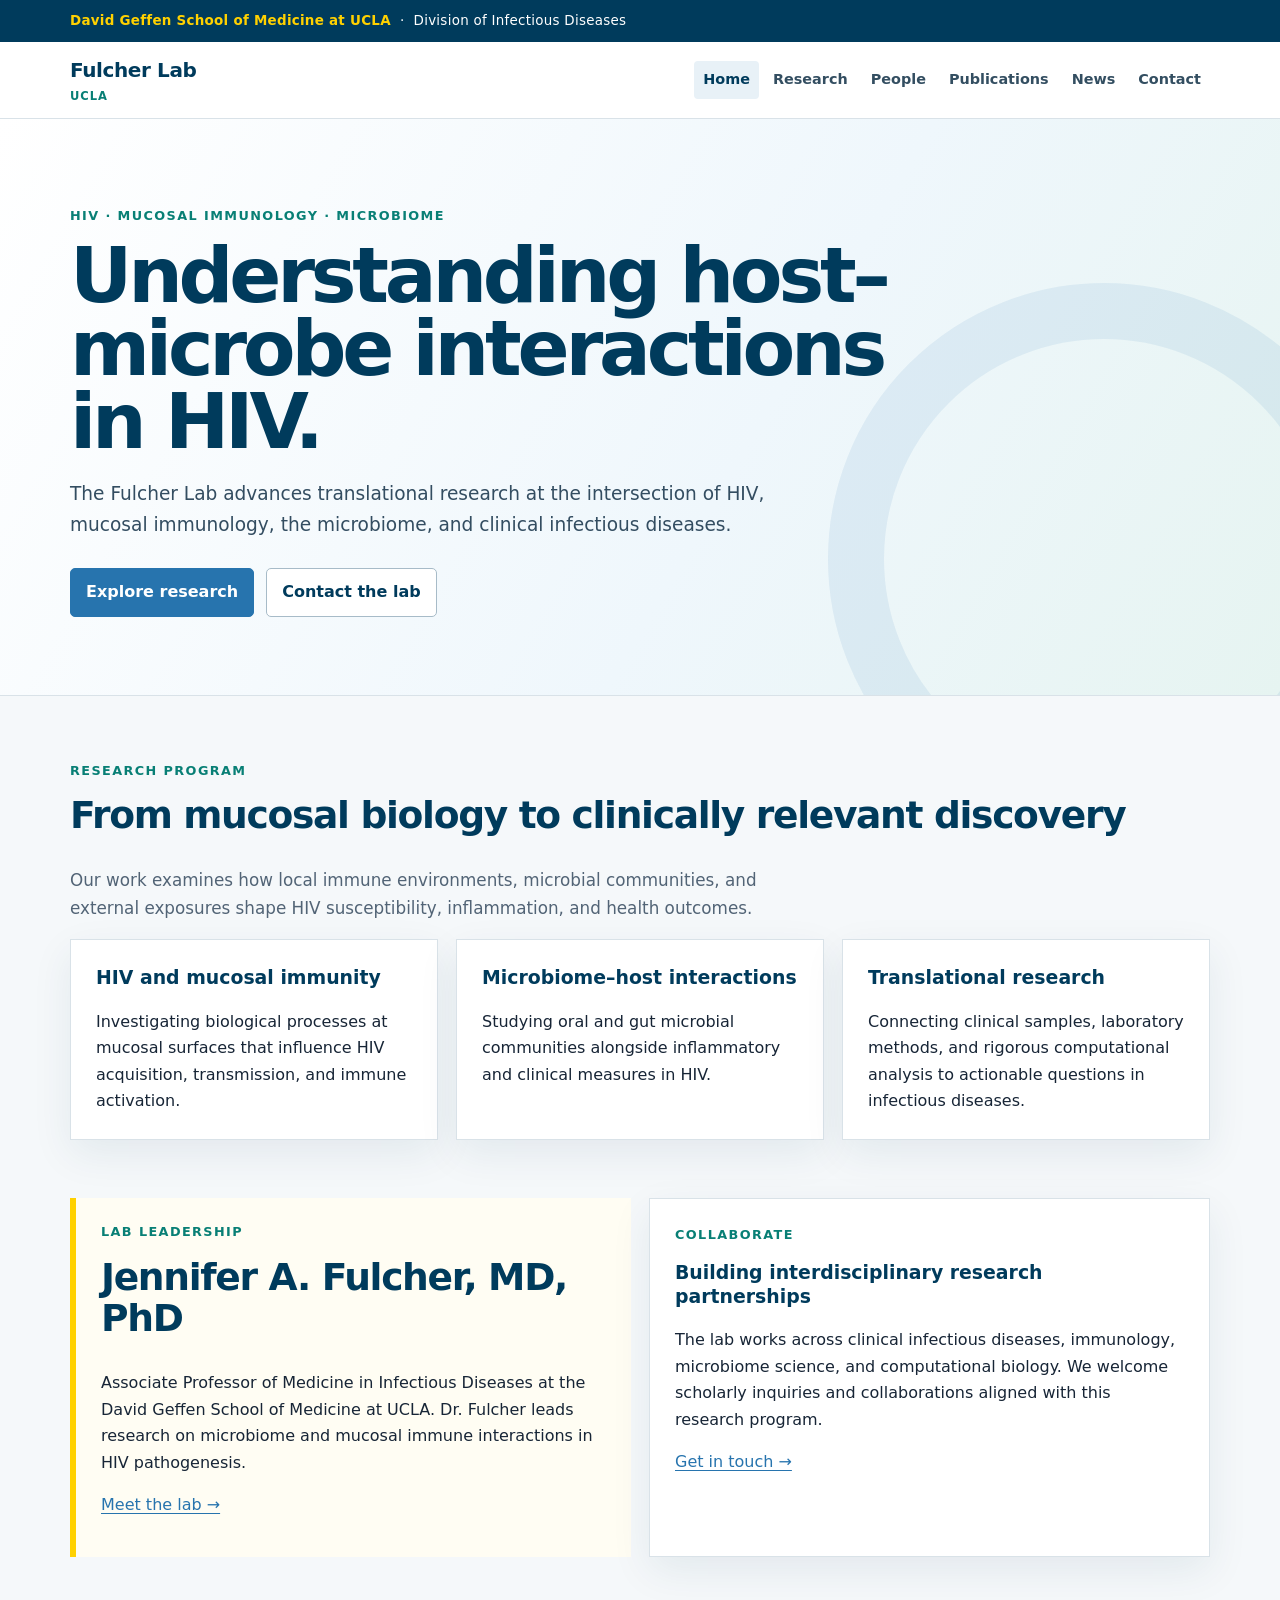
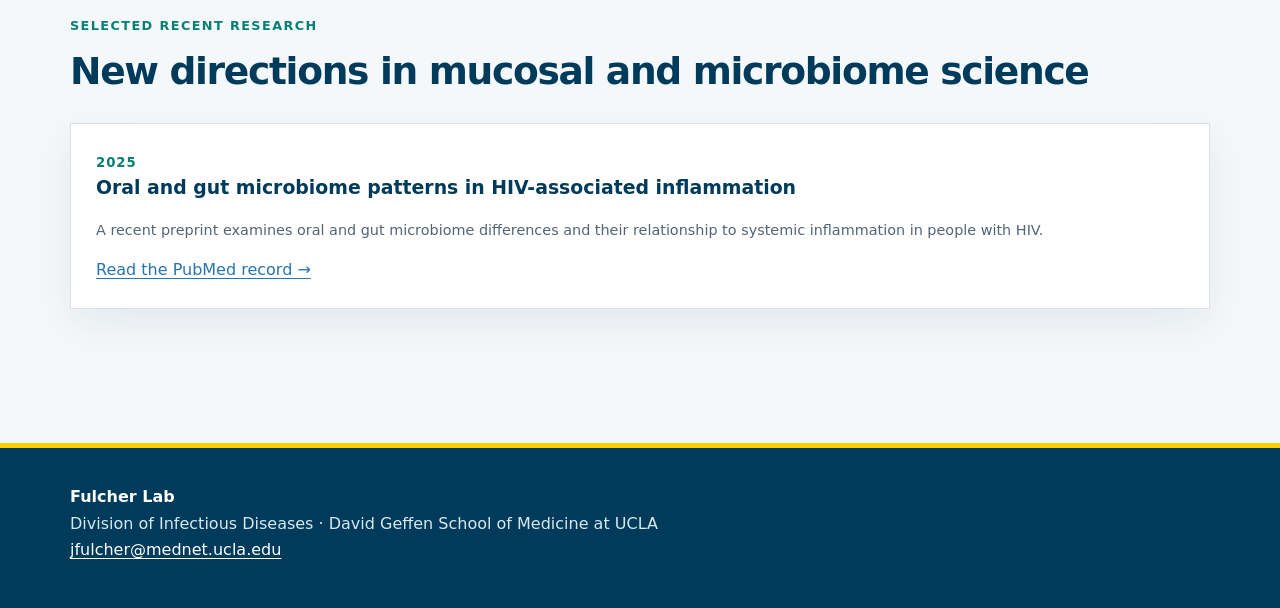
==== index.html @ 1d4b15ff "feat: create Fulcher Lab website" ====
<!doctype html><html lang="en"><head><meta charset="utf-8"><meta name="viewport" content="width=device-width,initial-scale=1"><title>Fulcher Lab | UCLA</title><meta name="description" content="The Fulcher Lab studies HIV, mucosal immunology, microbiome–host interactions, and translational infectious diseases research at UCLA."><link rel="stylesheet" href="style.css"></head><body><div class="top"><div class="wrap"><strong>David Geffen School of Medicine at UCLA</strong>&nbsp; · &nbsp;Division of Infectious Diseases</div></div><nav class="nav" aria-label="Main navigation"><div class="wrap"><a class="brand" href="index.html">Fulcher Lab<span>UCLA</span></a><div class="links"><a aria-current="page" href="index.html">Home</a><a href="research.html">Research</a><a href="people.html">People</a><a href="publications.html">Publications</a><a href="news.html">News</a><a href="contact.html">Contact</a></div></div></nav><header class="hero"><div class="wrap"><p class="kicker">HIV · Mucosal Immunology · Microbiome</p><h1>Understanding host–microbe interactions in HIV.</h1><p class="intro">The Fulcher Lab advances translational research at the intersection of HIV, mucosal immunology, the microbiome, and clinical infectious diseases.</p><div class="buttons"><a class="button" href="research.html">Explore research</a><a class="button secondary" href="contact.html">Contact the lab</a></div></div></header><main class="wrap"><section><p class="label">Research program</p><h2>From mucosal biology to clinically relevant discovery</h2><p class="lede">Our work examines how local immune environments, microbial communities, and external exposures shape HIV susceptibility, inflammation, and health outcomes.</p><div class="grid"><article class="card"><h3>HIV and mucosal immunity</h3><p>Investigating biological processes at mucosal surfaces that influence HIV acquisition, transmission, and immune activation.</p></article><article class="card"><h3>Microbiome–host interactions</h3><p>Studying oral and gut microbial communities alongside inflammatory and clinical measures in HIV.</p></article><article class="card"><h3>Translational research</h3><p>Connecting clinical samples, laboratory methods, and rigorous computational analysis to actionable questions in infectious diseases.</p></article></div></section><section class="two"><div class="feature"><p class="label">Lab leadership</p><h2>Jennifer A. Fulcher, MD, PhD</h2><p>Associate Professor of Medicine in Infectious Diseases at the David Geffen School of Medicine at UCLA. Dr. Fulcher leads research on microbiome and mucosal immune interactions in HIV pathogenesis.</p><p><a href="people.html">Meet the lab →</a></p></div><div class="card"><p class="label">Collaborate</p><h3>Building interdisciplinary research partnerships</h3><p>The lab works across clinical infectious diseases, immunology, microbiome science, and computational biology. We welcome scholarly inquiries and collaborations aligned with this research program.</p><p><a href="contact.html">Get in touch →</a></p></div></section><section><p class="label">Selected recent research</p><h2>New directions in mucosal and microbiome science</h2><div class="card"><span class="news-date">2025</span><h3>Oral and gut microbiome patterns in HIV-associated inflammation</h3><p class="meta">A recent preprint examines oral and gut microbiome differences and their relationship to systemic inflammation in people with HIV.</p><p><a href="https://pubmed.ncbi.nlm.nih.gov/40463026/" target="_blank" rel="noopener noreferrer">Read the PubMed record →</a></p></div></section></main><footer><div class="wrap"><strong>Fulcher Lab</strong><br>Division of Infectious Diseases · David Geffen School of Medicine at UCLA<br><a href="mailto:jfulcher@mednet.ucla.edu">jfulcher@mednet.ucla.edu</a></div></footer></body></html>
---- style.css ----
:root{--navy:#003b5c;--blue:#2774ae;--sky:#dcecf5;--gold:#ffd100;--ink:#172536;--muted:#526476;--paper:#fff;--mist:#f5f8fa;--line:#d9e2e8;--teal:#087f75;--max:1140px;--shadow:0 14px 38px rgba(0,59,92,.08)}
*{box-sizing:border-box}html{scroll-behavior:smooth}body{margin:0;background:var(--mist);color:var(--ink);font-family:Inter,ui-sans-serif,system-ui,-apple-system,BlinkMacSystemFont,"Segoe UI",sans-serif;font-size:16px;line-height:1.65}a{color:var(--blue);text-decoration-thickness:1px;text-underline-offset:3px}a:hover{color:var(--navy)}a:focus-visible{outline:3px solid var(--gold);outline-offset:3px;border-radius:2px}.wrap{width:min(var(--max),calc(100% - 40px));margin:0 auto}.top{background:var(--navy);color:#fff}.top .wrap{min-height:42px;display:flex;align-items:center;font-size:.84rem;letter-spacing:.02em}.top strong{color:var(--gold)}.nav{background:#fff;border-bottom:1px solid var(--line)}.nav .wrap{min-height:76px;display:flex;align-items:center;justify-content:space-between;gap:24px}.brand{color:var(--navy);font-size:1.25rem;font-weight:850;letter-spacing:-.02em;text-decoration:none}.brand span{display:block;color:var(--teal);font-size:.72rem;font-weight:750;letter-spacing:.08em;text-transform:uppercase}.links{display:flex;flex-wrap:wrap;justify-content:flex-end;gap:5px}.links a{border-radius:4px;color:#334e61;padding:7px 9px;font-size:.9rem;font-weight:700;text-decoration:none}.links a:hover,.links a[aria-current="page"]{background:#e8f1f7;color:var(--navy)}.hero{position:relative;overflow:hidden;background:linear-gradient(120deg,#fff 0%,#eff7fc 58%,#e6f4f1 100%);border-bottom:1px solid var(--line);padding:86px 0 78px}.hero:after{position:absolute;right:-100px;bottom:-140px;width:440px;height:440px;border:56px solid rgba(39,116,174,.09);border-radius:50%;content:""}.hero .wrap{position:relative;z-index:1}.kicker,.label{margin:0 0 14px;color:var(--teal);font-size:.8rem;font-weight:850;letter-spacing:.11em;text-transform:uppercase}h1,h2,h3,p{margin-top:0}h1{max-width:820px;margin-bottom:20px;color:var(--navy);font-size:clamp(2.7rem,6vw,5.2rem);letter-spacing:-.055em;line-height:.95}h2{color:var(--navy);font-size:clamp(1.75rem,3vw,2.35rem);letter-spacing:-.035em;line-height:1.1}h3{color:var(--navy);font-size:1.18rem;line-height:1.3}.hero .intro{max-width:740px;color:#334d61;font-size:1.16rem}.buttons{display:flex;flex-wrap:wrap;gap:12px;margin-top:28px}.button{display:inline-flex;align-items:center;justify-content:center;border:1px solid var(--blue);border-radius:5px;background:var(--blue);padding:10px 15px;color:#fff;font-weight:800;text-decoration:none}.button:hover{background:var(--navy);border-color:var(--navy);color:#fff;text-decoration:none}.button.secondary{background:#fff;border-color:#a7bbc8;color:var(--navy)}main{padding:64px 0 76px}section{margin-bottom:58px}.lede{max-width:760px;color:var(--muted);font-size:1.05rem}.grid{display:grid;grid-template-columns:repeat(3,minmax(0,1fr));gap:18px}.two{display:grid;grid-template-columns:repeat(2,minmax(0,1fr));gap:18px}.card{border:1px solid var(--line);background:var(--paper);box-shadow:var(--shadow);padding:25px}.card p:last-child{margin-bottom:0}.feature{border-left:6px solid var(--gold);background:#fffdf3;padding:23px 25px}.metric{display:inline-block;margin:4px 5px 4px 0;border-radius:99px;background:#edf6f5;padding:5px 10px;color:#17655f;font-size:.83rem;font-weight:800}.list{padding-left:20px}.list li{margin:8px 0}.pubs{margin:0;padding:0;list-style:none}.pubs li{padding:17px 0;border-bottom:1px solid var(--line)}.pubs li:last-child{border-bottom:0;padding-bottom:0}.pub-title{display:block;color:var(--navy);font-weight:800;line-height:1.35}.meta{color:var(--muted);font-size:.9rem}.person{border-top:6px solid var(--blue)}.role{margin:-3px 0 13px;color:var(--teal);font-size:.92rem;font-weight:800}.page-head{padding:56px 0 43px;background:#fff;border-bottom:1px solid var(--line)}.page-head h1{margin-bottom:10px;font-size:clamp(2.4rem,5vw,4rem)}.page-head p:last-child{max-width:760px;margin-bottom:0;color:var(--muted);font-size:1.08rem}.news-date{color:var(--teal);font-size:.83rem;font-weight:850;letter-spacing:.07em;text-transform:uppercase}.empty{border:1px dashed #a7bbc8;background:#fff;padding:24px;color:var(--muted)}footer{border-top:5px solid var(--gold);background:var(--navy);padding:36px 0 44px;color:#d9e7ef}footer strong{color:#fff}footer a{color:#fff}@media(max-width:820px){.grid,.two{grid-template-columns:1fr}.nav .wrap{padding:15px 0;align-items:flex-start;flex-direction:column}.links{justify-content:flex-start}.hero{padding:64px 0 58px}.hero:after{display:none}}@media(max-width:520px){.wrap{width:min(var(--max),calc(100% - 30px))}.links{gap:1px}.links a{padding:6px}.card{padding:21px}h1{font-size:2.9rem}}
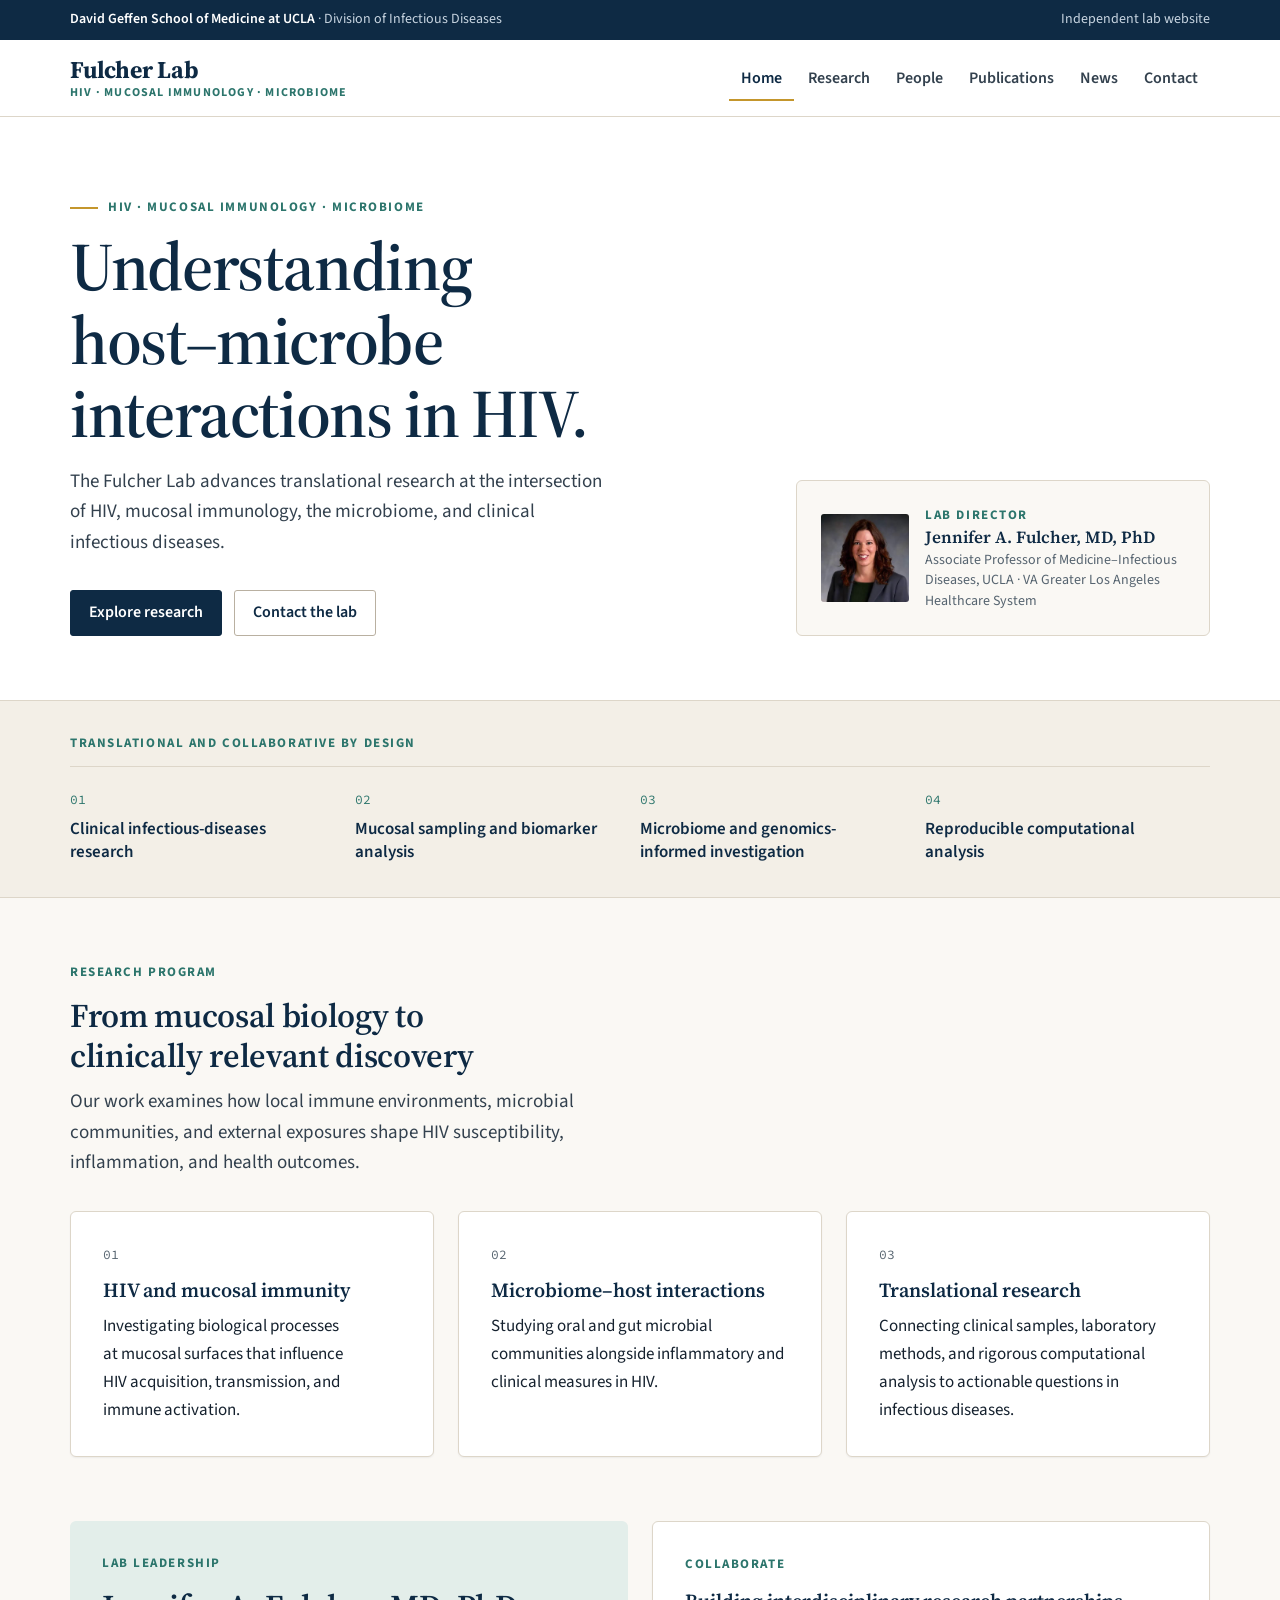
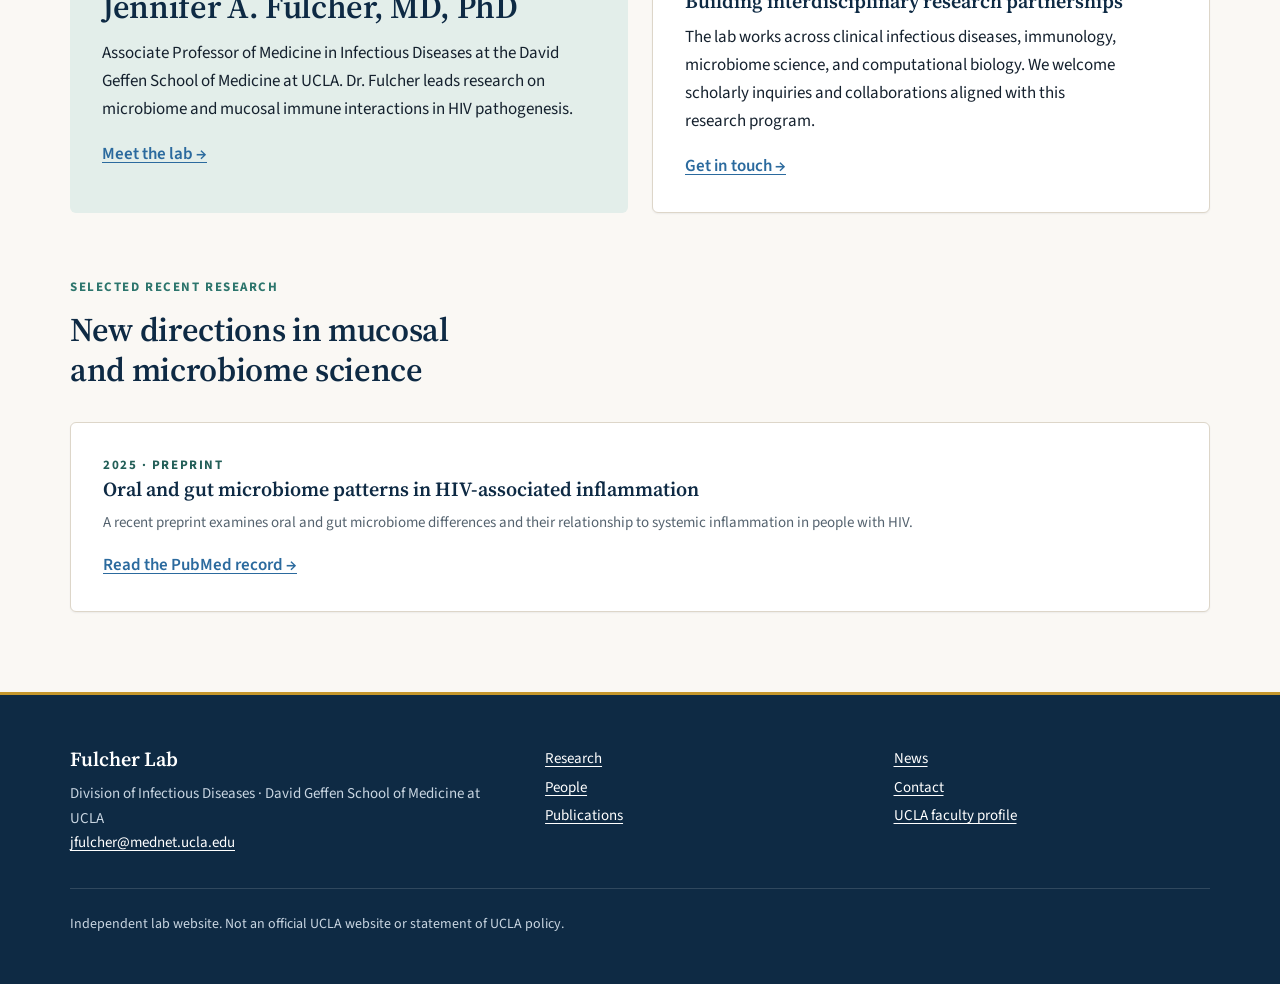
==== commit 85111b76: "feat: apply Fulcher Lab design system" ====
--- a/index.html
+++ b/index.html
@@ -1 +1,26 @@
-<!doctype html><html lang="en"><head><meta charset="utf-8"><meta name="viewport" content="width=device-width,initial-scale=1"><title>Fulcher Lab | UCLA</title><meta name="description" content="The Fulcher Lab studies HIV, mucosal immunology, microbiome–host interactions, and translational infectious diseases research at UCLA."><link rel="stylesheet" href="style.css"></head><body><div class="top"><div class="wrap"><strong>David Geffen School of Medicine at UCLA</strong>&nbsp; · &nbsp;Division of Infectious Diseases</div></div><nav class="nav" aria-label="Main navigation"><div class="wrap"><a class="brand" href="index.html">Fulcher Lab<span>UCLA</span></a><div class="links"><a aria-current="page" href="index.html">Home</a><a href="research.html">Research</a><a href="people.html">People</a><a href="publications.html">Publications</a><a href="news.html">News</a><a href="contact.html">Contact</a></div></div></nav><header class="hero"><div class="wrap"><p class="kicker">HIV · Mucosal Immunology · Microbiome</p><h1>Understanding host–microbe interactions in HIV.</h1><p class="intro">The Fulcher Lab advances translational research at the intersection of HIV, mucosal immunology, the microbiome, and clinical infectious diseases.</p><div class="buttons"><a class="button" href="research.html">Explore research</a><a class="button secondary" href="contact.html">Contact the lab</a></div></div></header><main class="wrap"><section><p class="label">Research program</p><h2>From mucosal biology to clinically relevant discovery</h2><p class="lede">Our work examines how local immune environments, microbial communities, and external exposures shape HIV susceptibility, inflammation, and health outcomes.</p><div class="grid"><article class="card"><h3>HIV and mucosal immunity</h3><p>Investigating biological processes at mucosal surfaces that influence HIV acquisition, transmission, and immune activation.</p></article><article class="card"><h3>Microbiome–host interactions</h3><p>Studying oral and gut microbial communities alongside inflammatory and clinical measures in HIV.</p></article><article class="card"><h3>Translational research</h3><p>Connecting clinical samples, laboratory methods, and rigorous computational analysis to actionable questions in infectious diseases.</p></article></div></section><section class="two"><div class="feature"><p class="label">Lab leadership</p><h2>Jennifer A. Fulcher, MD, PhD</h2><p>Associate Professor of Medicine in Infectious Diseases at the David Geffen School of Medicine at UCLA. Dr. Fulcher leads research on microbiome and mucosal immune interactions in HIV pathogenesis.</p><p><a href="people.html">Meet the lab →</a></p></div><div class="card"><p class="label">Collaborate</p><h3>Building interdisciplinary research partnerships</h3><p>The lab works across clinical infectious diseases, immunology, microbiome science, and computational biology. We welcome scholarly inquiries and collaborations aligned with this research program.</p><p><a href="contact.html">Get in touch →</a></p></div></section><section><p class="label">Selected recent research</p><h2>New directions in mucosal and microbiome science</h2><div class="card"><span class="news-date">2025</span><h3>Oral and gut microbiome patterns in HIV-associated inflammation</h3><p class="meta">A recent preprint examines oral and gut microbiome differences and their relationship to systemic inflammation in people with HIV.</p><p><a href="https://pubmed.ncbi.nlm.nih.gov/40463026/" target="_blank" rel="noopener noreferrer">Read the PubMed record →</a></p></div></section></main><footer><div class="wrap"><strong>Fulcher Lab</strong><br>Division of Infectious Diseases · David Geffen School of Medicine at UCLA<br><a href="mailto:jfulcher@mednet.ucla.edu">jfulcher@mednet.ucla.edu</a></div></footer></body></html>
+<!doctype html>
+<html lang="en">
+<head>
+<meta charset="utf-8">
+<meta name="viewport" content="width=device-width,initial-scale=1">
+<title>Fulcher Lab | HIV, mucosal immunology & microbiome research</title>
+<meta name="description" content="The Fulcher Lab studies HIV, mucosal immunology, microbiome–host interactions, and translational infectious diseases research at UCLA.">
+<link rel="preconnect" href="https://fonts.googleapis.com"><link rel="preconnect" href="https://fonts.gstatic.com" crossorigin>
+<link rel="stylesheet" href="style.css">
+</head>
+<body>
+<a class="skip" href="#main">Skip to main content</a>
+<div class="top"><div class="wrap"><span><strong>David Geffen School of Medicine at UCLA</strong> · Division of Infectious Diseases</span><span>Independent lab website</span></div></div>
+<nav class="nav" aria-label="Main navigation"><div class="wrap"><a class="brand" href="index.html">Fulcher Lab<span>HIV · Mucosal immunology · Microbiome</span></a><ul class="links"><li><a aria-current="page" href="index.html">Home</a></li><li><a href="research.html">Research</a></li><li><a href="people.html">People</a></li><li><a href="publications.html">Publications</a></li><li><a href="news.html">News</a></li><li><a href="contact.html">Contact</a></li></ul></div></nav>
+
+<header class="hero"><div class="wrap hero-grid"><div><p class="kicker">HIV · Mucosal Immunology · Microbiome</p><h1>Understanding host–microbe interactions in HIV.</h1><p class="intro">The Fulcher Lab advances translational research at the intersection of HIV, mucosal immunology, the microbiome, and clinical infectious diseases.</p><div class="buttons"><a class="button" href="research.html">Explore research</a><a class="button secondary" href="contact.html">Contact the lab</a></div></div><aside class="director" aria-label="Lab director"><figure class="portrait"><img src="assets/jennifer-fulcher.jpg" width="176" height="176" alt="Jennifer A. Fulcher, MD, PhD"></figure><div><p class="label">Lab director</p><p class="name">Jennifer A. Fulcher, MD, PhD</p><p class="meta">Associate Professor of Medicine–Infectious Diseases, UCLA · VA Greater Los Angeles Healthcare System</p></div></aside></div></header>
+<div class="band"><div class="wrap"><p class="label">Translational and collaborative by design</p><ol class="steps"><li>Clinical infectious-diseases research</li><li>Mucosal sampling and biomarker analysis</li><li>Microbiome and genomics-informed investigation</li><li>Reproducible computational analysis</li></ol></div></div>
+<main id="main" class="wrap">
+<section><div class="section-head"><p class="label">Research program</p><h2>From mucosal biology to clinically relevant discovery</h2><p class="lede">Our work examines how local immune environments, microbial communities, and external exposures shape HIV susceptibility, inflammation, and health outcomes.</p></div><div class="grid"><article class="card"><span class="theme-num">01</span><h3>HIV and mucosal immunity</h3><p>Investigating biological processes at mucosal surfaces that influence HIV acquisition, transmission, and immune activation.</p></article><article class="card"><span class="theme-num">02</span><h3>Microbiome–host interactions</h3><p>Studying oral and gut microbial communities alongside inflammatory and clinical measures in HIV.</p></article><article class="card"><span class="theme-num">03</span><h3>Translational research</h3><p>Connecting clinical samples, laboratory methods, and rigorous computational analysis to actionable questions in infectious diseases.</p></article></div></section>
+<section class="two"><div class="feature"><p class="label">Lab leadership</p><h2>Jennifer A. Fulcher, MD, PhD</h2><p>Associate Professor of Medicine in Infectious Diseases at the David Geffen School of Medicine at UCLA. Dr. Fulcher leads research on microbiome and mucosal immune interactions in HIV pathogenesis.</p><p><a class="more" href="people.html">Meet the lab →</a></p></div><div class="card"><p class="label">Collaborate</p><h3>Building interdisciplinary research partnerships</h3><p>The lab works across clinical infectious diseases, immunology, microbiome science, and computational biology. We welcome scholarly inquiries and collaborations aligned with this research program.</p><p><a class="more" href="contact.html">Get in touch →</a></p></div></section>
+<section><div class="section-head"><p class="label">Selected recent research</p><h2>New directions in mucosal and microbiome science</h2></div><article class="card"><span class="news-date"><strong>2025 · Preprint</strong></span><h3>Oral and gut microbiome patterns in HIV-associated inflammation</h3><p class="meta">A recent preprint examines oral and gut microbiome differences and their relationship to systemic inflammation in people with HIV.</p><p><a class="more" href="https://pubmed.ncbi.nlm.nih.gov/40463026/" target="_blank" rel="noopener noreferrer">Read the PubMed record →</a></p></article></section>
+</main>
+
+<footer><div class="wrap"><div><strong>Fulcher Lab</strong>Division of Infectious Diseases · David Geffen School of Medicine at UCLA<br><a href="mailto:jfulcher@mednet.ucla.edu">jfulcher@mednet.ucla.edu</a></div><div><ul><li><a href="research.html">Research</a></li><li><a href="people.html">People</a></li><li><a href="publications.html">Publications</a></li></ul></div><div><ul><li><a href="news.html">News</a></li><li><a href="contact.html">Contact</a></li><li><a href="https://www.mbi.ucla.edu/archives/faculty/jennifer-fulcher" target="_blank" rel="noopener noreferrer">UCLA faculty profile</a></li></ul></div><p class="fine">Independent lab website. Not an official UCLA website or statement of UCLA policy.</p></div></footer>
+</body>
+</html>
--- a/style.css
+++ b/style.css
@@ -1,2 +1,101 @@
-:root{--navy:#003b5c;--blue:#2774ae;--sky:#dcecf5;--gold:#ffd100;--ink:#172536;--muted:#526476;--paper:#fff;--mist:#f5f8fa;--line:#d9e2e8;--teal:#087f75;--max:1140px;--shadow:0 14px 38px rgba(0,59,92,.08)}
-*{box-sizing:border-box}html{scroll-behavior:smooth}body{margin:0;background:var(--mist);color:var(--ink);font-family:Inter,ui-sans-serif,system-ui,-apple-system,BlinkMacSystemFont,"Segoe UI",sans-serif;font-size:16px;line-height:1.65}a{color:var(--blue);text-decoration-thickness:1px;text-underline-offset:3px}a:hover{color:var(--navy)}a:focus-visible{outline:3px solid var(--gold);outline-offset:3px;border-radius:2px}.wrap{width:min(var(--max),calc(100% - 40px));margin:0 auto}.top{background:var(--navy);color:#fff}.top .wrap{min-height:42px;display:flex;align-items:center;font-size:.84rem;letter-spacing:.02em}.top strong{color:var(--gold)}.nav{background:#fff;border-bottom:1px solid var(--line)}.nav .wrap{min-height:76px;display:flex;align-items:center;justify-content:space-between;gap:24px}.brand{color:var(--navy);font-size:1.25rem;font-weight:850;letter-spacing:-.02em;text-decoration:none}.brand span{display:block;color:var(--teal);font-size:.72rem;font-weight:750;letter-spacing:.08em;text-transform:uppercase}.links{display:flex;flex-wrap:wrap;justify-content:flex-end;gap:5px}.links a{border-radius:4px;color:#334e61;padding:7px 9px;font-size:.9rem;font-weight:700;text-decoration:none}.links a:hover,.links a[aria-current="page"]{background:#e8f1f7;color:var(--navy)}.hero{position:relative;overflow:hidden;background:linear-gradient(120deg,#fff 0%,#eff7fc 58%,#e6f4f1 100%);border-bottom:1px solid var(--line);padding:86px 0 78px}.hero:after{position:absolute;right:-100px;bottom:-140px;width:440px;height:440px;border:56px solid rgba(39,116,174,.09);border-radius:50%;content:""}.hero .wrap{position:relative;z-index:1}.kicker,.label{margin:0 0 14px;color:var(--teal);font-size:.8rem;font-weight:850;letter-spacing:.11em;text-transform:uppercase}h1,h2,h3,p{margin-top:0}h1{max-width:820px;margin-bottom:20px;color:var(--navy);font-size:clamp(2.7rem,6vw,5.2rem);letter-spacing:-.055em;line-height:.95}h2{color:var(--navy);font-size:clamp(1.75rem,3vw,2.35rem);letter-spacing:-.035em;line-height:1.1}h3{color:var(--navy);font-size:1.18rem;line-height:1.3}.hero .intro{max-width:740px;color:#334d61;font-size:1.16rem}.buttons{display:flex;flex-wrap:wrap;gap:12px;margin-top:28px}.button{display:inline-flex;align-items:center;justify-content:center;border:1px solid var(--blue);border-radius:5px;background:var(--blue);padding:10px 15px;color:#fff;font-weight:800;text-decoration:none}.button:hover{background:var(--navy);border-color:var(--navy);color:#fff;text-decoration:none}.button.secondary{background:#fff;border-color:#a7bbc8;color:var(--navy)}main{padding:64px 0 76px}section{margin-bottom:58px}.lede{max-width:760px;color:var(--muted);font-size:1.05rem}.grid{display:grid;grid-template-columns:repeat(3,minmax(0,1fr));gap:18px}.two{display:grid;grid-template-columns:repeat(2,minmax(0,1fr));gap:18px}.card{border:1px solid var(--line);background:var(--paper);box-shadow:var(--shadow);padding:25px}.card p:last-child{margin-bottom:0}.feature{border-left:6px solid var(--gold);background:#fffdf3;padding:23px 25px}.metric{display:inline-block;margin:4px 5px 4px 0;border-radius:99px;background:#edf6f5;padding:5px 10px;color:#17655f;font-size:.83rem;font-weight:800}.list{padding-left:20px}.list li{margin:8px 0}.pubs{margin:0;padding:0;list-style:none}.pubs li{padding:17px 0;border-bottom:1px solid var(--line)}.pubs li:last-child{border-bottom:0;padding-bottom:0}.pub-title{display:block;color:var(--navy);font-weight:800;line-height:1.35}.meta{color:var(--muted);font-size:.9rem}.person{border-top:6px solid var(--blue)}.role{margin:-3px 0 13px;color:var(--teal);font-size:.92rem;font-weight:800}.page-head{padding:56px 0 43px;background:#fff;border-bottom:1px solid var(--line)}.page-head h1{margin-bottom:10px;font-size:clamp(2.4rem,5vw,4rem)}.page-head p:last-child{max-width:760px;margin-bottom:0;color:var(--muted);font-size:1.08rem}.news-date{color:var(--teal);font-size:.83rem;font-weight:850;letter-spacing:.07em;text-transform:uppercase}.empty{border:1px dashed #a7bbc8;background:#fff;padding:24px;color:var(--muted)}footer{border-top:5px solid var(--gold);background:var(--navy);padding:36px 0 44px;color:#d9e7ef}footer strong{color:#fff}footer a{color:#fff}@media(max-width:820px){.grid,.two{grid-template-columns:1fr}.nav .wrap{padding:15px 0;align-items:flex-start;flex-direction:column}.links{justify-content:flex-start}.hero{padding:64px 0 58px}.hero:after{display:none}}@media(max-width:520px){.wrap{width:min(var(--max),calc(100% - 30px))}.links{gap:1px}.links a{padding:6px}.card{padding:21px}h1{font-size:2.9rem}}
+/* Fulcher Lab — shared visual system. Static, dependency-free (webfonts optional; system fallbacks defined). */
+@import url("https://fonts.googleapis.com/css2?family=Source+Serif+4:opsz,wght@8..60,400;8..60,600;8..60,700&family=Source+Sans+3:wght@400;600;700&family=Source+Code+Pro:wght@400;500&display=swap");
+:root{
+--navy-900:#0E2A44;--navy-800:#17395A;--navy-700:#23496D;--blue-600:#2B6A9E;--blue-200:#C7D8E8;--blue-100:#E4EDF5;
+--teal-700:#235F58;--teal-600:#2C756C;--teal-200:#C4DDD7;--teal-100:#E3EEEA;
+--gold-500:#C4962C;--gold-200:#EAD9AE;--gold-100:#F7EFDB;
+--paper:#FFFFFF;--linen-50:#FAF8F4;--linen-100:#F3EFE7;--linen-200:#E8E2D6;--line:#DDD6C9;--line-strong:#B9B0A1;
+--ink-900:#15212E;--ink-700:#33414E;--ink-500:#55636F;--ink-on-dark:#FFFFFF;--ink-on-dark-muted:#C8D5E1;
+--text-body:var(--ink-900);--text-secondary:var(--ink-700);--text-muted:var(--ink-500);--text-heading:var(--navy-900);--text-eyebrow:var(--teal-600);--text-link:var(--blue-600);--text-link-hover:var(--navy-900);
+--surface-page:var(--linen-50);--surface-card:var(--paper);--surface-sunken:var(--linen-100);--surface-dark:var(--navy-900);--surface-teal:var(--teal-100);--surface-blue:var(--blue-100);--surface-gold:var(--gold-100);
+--border-default:var(--line);--border-strong:var(--line-strong);--accent-rule:var(--gold-500);--focus-ring:var(--gold-500);
+--font-serif:"Source Serif 4","Source Serif Pro",Georgia,"Times New Roman",serif;--font-sans:"Source Sans 3","Source Sans Pro",-apple-system,BlinkMacSystemFont,"Segoe UI",system-ui,sans-serif;--font-mono:"Source Code Pro",ui-monospace,SFMono-Regular,Menlo,Consolas,monospace;
+--fs-display:clamp(2.5rem,5.4vw,4.25rem);/* @kind font */--fs-h1:clamp(2.25rem,4.4vw,3.25rem);/* @kind font */--fs-h2:clamp(1.6rem,2.6vw,2.125rem);/* @kind font */--fs-h3:1.25rem;--fs-lead:1.1875rem;--fs-body:1.0625rem;--fs-small:.9375rem;--fs-eyebrow:.8125rem;--fs-meta:.8125rem;
+--lh-tight:1.08;/* @kind font */--lh-heading:1.2;/* @kind font */--lh-snug:1.35;/* @kind font */--lh-body:1.65;/* @kind font */--ls-display:-.02em;--ls-eyebrow:.12em;
+--space-1:4px;--space-2:8px;--space-3:12px;--space-4:16px;--space-5:24px;--space-6:32px;--space-7:48px;--space-8:64px;--space-9:80px;--space-10:96px;
+--radius-sm:3px;--radius-md:6px;--radius-pill:999px;
+--shadow-card:0 1px 2px rgba(14,42,68,.06);--shadow-raised:0 12px 32px rgba(14,42,68,.09);
+--max:1140px;--measure:68ch;--ease:cubic-bezier(.2,0,0,1);/* @kind other */--dur:160ms/* @kind other */}
+*{box-sizing:border-box}html{scroll-behavior:smooth;-webkit-text-size-adjust:100%}
+body{margin:0;background:var(--surface-page);color:var(--text-body);font-family:var(--font-sans);font-size:var(--fs-body);line-height:var(--lh-body)}
+img{max-width:100%;height:auto;display:block}
+a{color:var(--text-link);text-decoration:underline;text-decoration-thickness:1px;text-underline-offset:3px;transition:color var(--dur) var(--ease)}a:hover{color:var(--text-link-hover);text-decoration-thickness:2px}
+:focus-visible{outline:3px solid var(--focus-ring);outline-offset:3px;border-radius:2px}
+h1,h2,h3,p,ul,ol,figure{margin-top:0}
+h1,h2,h3{color:var(--text-heading);font-family:var(--font-serif);font-weight:600;text-wrap:balance}
+h1{font-size:var(--fs-h1);line-height:var(--lh-tight);letter-spacing:var(--ls-display);margin-bottom:var(--space-4)}
+h2{font-size:var(--fs-h2);line-height:var(--lh-heading);letter-spacing:-.01em;margin-bottom:var(--space-3)}
+h3{font-size:var(--fs-h3);line-height:var(--lh-snug);margin-bottom:var(--space-2)}
+p{text-wrap:pretty}
+.wrap{width:min(var(--max),calc(100% - 48px));margin:0 auto}
+.skip{position:absolute;left:12px;top:-60px;z-index:10;background:var(--paper);color:var(--navy-900);padding:10px 14px;border-radius:var(--radius-sm);font-weight:700}.skip:focus{top:12px}
+.visually-hidden{position:absolute;width:1px;height:1px;overflow:hidden;clip:rect(0 0 0 0);white-space:nowrap}
+/* Utility bar + nav */
+.top{background:var(--surface-dark);color:var(--ink-on-dark-muted);font-size:.875rem}.top .wrap{min-height:40px;display:flex;align-items:center;justify-content:space-between;gap:var(--space-4);flex-wrap:wrap;padding:6px 0}.top strong{color:var(--ink-on-dark);font-weight:600}.top a{color:var(--ink-on-dark)}
+.nav{background:var(--paper);border-bottom:1px solid var(--border-default)}.nav .wrap{min-height:76px;display:flex;align-items:center;justify-content:space-between;gap:var(--space-5);flex-wrap:wrap;padding:12px 0}
+.brand{display:flex;flex-direction:column;color:var(--navy-900);font-family:var(--font-serif);font-size:1.5rem;font-weight:700;line-height:1.1;letter-spacing:-.01em;text-decoration:none}.brand:hover{color:var(--navy-900);text-decoration:none}.brand span{margin-top:3px;color:var(--text-eyebrow);font-family:var(--font-sans);font-size:.75rem;font-weight:700;letter-spacing:.1em;text-transform:uppercase}
+.links{display:flex;flex-wrap:wrap;gap:2px;margin:0;padding:0;list-style:none}.links a{display:block;padding:10px 12px;border-radius:var(--radius-sm);color:var(--ink-700);font-size:1rem;font-weight:600;text-decoration:none}.links a:hover{background:var(--surface-sunken);color:var(--navy-900)}.links a[aria-current="page"]{color:var(--navy-900);box-shadow:inset 0 -2px 0 var(--accent-rule);border-radius:0}
+/* Eyebrows + text */
+.kicker,.label{display:flex;align-items:center;gap:10px;margin:0 0 var(--space-3);color:var(--text-eyebrow);font-size:var(--fs-eyebrow);font-weight:700;letter-spacing:var(--ls-eyebrow);text-transform:uppercase}
+.kicker:before{content:"";width:28px;height:2px;background:var(--accent-rule)}
+.lede{max-width:var(--measure);color:var(--text-secondary);font-size:var(--fs-lead);line-height:1.6}
+.intro{max-width:62ch;color:var(--text-secondary);font-size:var(--fs-lead);line-height:1.6}
+.meta{color:var(--text-muted);font-size:var(--fs-small)}
+.mono{font-family:var(--font-mono);font-size:var(--fs-meta);letter-spacing:0}
+.more{font-weight:600}
+/* Buttons */
+.buttons{display:flex;flex-wrap:wrap;gap:var(--space-3);margin-top:var(--space-6)}
+.button{display:inline-flex;align-items:center;justify-content:center;gap:8px;min-height:46px;border:1px solid var(--navy-900);border-radius:var(--radius-sm);background:var(--navy-900);padding:10px 18px;color:#fff;font-family:var(--font-sans);font-size:1rem;font-weight:600;line-height:1.2;text-decoration:none;cursor:pointer;transition:background var(--dur) var(--ease),border-color var(--dur) var(--ease),color var(--dur) var(--ease)}
+.button:hover{background:var(--blue-600);border-color:var(--blue-600);color:#fff;text-decoration:none}.button:active{transform:translateY(1px)}
+.button.secondary{background:transparent;border-color:var(--border-strong);color:var(--navy-900)}.button.secondary:hover{background:var(--paper);border-color:var(--navy-900);color:var(--navy-900)}
+.button.on-dark{background:#fff;border-color:#fff;color:var(--navy-900)}.button.on-dark:hover{background:var(--gold-100);border-color:var(--gold-100)}
+.button.small{min-height:38px;padding:7px 13px;font-size:.9375rem}
+.button[aria-disabled="true"],.button:disabled{opacity:.45;pointer-events:none}
+/* Tags */
+.tags{display:flex;flex-wrap:wrap;gap:6px;margin:0 0 var(--space-3);padding:0;list-style:none}
+.tag{display:inline-flex;align-items:center;border:1px solid var(--teal-200);border-radius:var(--radius-pill);background:var(--surface-teal);padding:3px 10px;color:var(--teal-700);font-size:.8125rem;font-weight:600;line-height:1.4}
+.tag.blue{border-color:var(--blue-200);background:var(--surface-blue);color:var(--navy-800)}.tag.gold{border-color:var(--gold-200);background:var(--surface-gold);color:#6B4F10}.tag.neutral{border-color:var(--border-default);background:var(--paper);color:var(--ink-700)}
+/* Layout */
+main{padding:var(--space-8) 0 var(--space-9)}section{margin-bottom:var(--space-8)}section:last-child{margin-bottom:0}
+.section-head{max-width:var(--measure);margin-bottom:var(--space-6)}
+.grid{display:grid;grid-template-columns:repeat(3,minmax(0,1fr));gap:var(--space-5)}.two{display:grid;grid-template-columns:repeat(2,minmax(0,1fr));gap:var(--space-5)}.split{display:grid;grid-template-columns:minmax(0,1.5fr) minmax(0,1fr);gap:var(--space-5);align-items:start}
+/* Cards */
+.card{border:1px solid var(--border-default);border-radius:var(--radius-md);background:var(--surface-card);box-shadow:var(--shadow-card);padding:var(--space-6)}.card>:last-child{margin-bottom:0}
+.card.sunken{background:var(--surface-sunken);box-shadow:none}
+.feature{border-radius:var(--radius-md);background:var(--surface-teal);padding:var(--space-6) var(--space-6);position:relative}.feature>:last-child{margin-bottom:0}
+.feature.dark{background:var(--surface-dark);color:var(--ink-on-dark-muted)}.feature.dark h2,.feature.dark h3{color:#fff}.feature.dark .label{color:var(--gold-200)}.feature.dark a{color:#fff}
+.theme-num{display:block;margin-bottom:var(--space-3);color:var(--text-muted);font-family:var(--font-mono);font-size:var(--fs-meta)}
+.list{margin:0;padding-left:20px}.list li{margin:6px 0}.list li::marker{color:var(--teal-600)}
+/* Publications */
+.pubs{margin:0;padding:0;list-style:none;counter-reset:pub}.pubs li{display:grid;grid-template-columns:auto minmax(0,1fr);gap:var(--space-4);padding:var(--space-5) 0;border-bottom:1px solid var(--border-default)}.pubs li:first-child{padding-top:0}.pubs li:last-child{border-bottom:0;padding-bottom:0}
+.pubs li:before{counter-increment:pub;content:counter(pub,decimal-leading-zero);color:var(--text-muted);font-family:var(--font-mono);font-size:var(--fs-meta);padding-top:4px}
+.pub-title{display:block;margin-bottom:6px;color:var(--navy-900);font-family:var(--font-serif);font-size:1.125rem;font-weight:600;line-height:1.4}
+.pub-meta{display:block;margin-bottom:8px;color:var(--text-muted);font-size:var(--fs-small)}.pub-meta em{font-style:italic;color:var(--ink-700)}
+.pub-links{display:flex;flex-wrap:wrap;gap:var(--space-4);align-items:center;font-size:var(--fs-small)}
+/* People */
+.people{display:grid;grid-template-columns:repeat(3,minmax(0,1fr));gap:var(--space-5)}
+.person{display:flex;flex-direction:column}.person.lead{grid-column:1/-1;display:grid;grid-template-columns:200px minmax(0,1fr);gap:var(--space-6);align-items:start}
+.portrait{margin:0;width:100%;aspect-ratio:1;overflow:hidden;border-radius:var(--radius-md);background:var(--surface-sunken)}.portrait img{width:100%;height:100%;object-fit:cover}
+.avatar{display:flex;align-items:center;justify-content:center;width:64px;height:64px;margin-bottom:var(--space-4);border-radius:50%;background:var(--surface-blue);color:var(--navy-800);font-family:var(--font-serif);font-size:1.375rem;font-weight:600;letter-spacing:.02em}
+.role{margin:0 0 var(--space-3);color:var(--teal-700);font-size:var(--fs-small);font-weight:600;line-height:1.45}
+.person h2,.person h3{margin-bottom:6px}
+/* Page head */
+.page-head{padding:var(--space-8) 0 var(--space-7);background:var(--paper);border-bottom:1px solid var(--border-default)}.page-head h1{margin-bottom:var(--space-3)}.page-head p:last-child{max-width:var(--measure);margin-bottom:0;color:var(--text-secondary);font-size:var(--fs-lead)}
+/* News */
+.news-list{margin:0;padding:0;list-style:none;border-top:1px solid var(--border-default)}.news-item{display:grid;grid-template-columns:180px minmax(0,1fr);gap:var(--space-6);padding:var(--space-6) 0;border-bottom:1px solid var(--border-default)}.news-item h2,.news-item h3{font-size:1.375rem;margin-bottom:var(--space-2)}.news-item p:last-child{margin-bottom:0}
+.news-date{display:block;color:var(--text-muted);font-family:var(--font-mono);font-size:var(--fs-meta);line-height:1.6}.news-date strong{display:block;color:var(--teal-700);font-family:var(--font-sans);font-size:var(--fs-eyebrow);font-weight:700;letter-spacing:var(--ls-eyebrow);text-transform:uppercase}
+.empty{border:1px dashed var(--border-strong);border-radius:var(--radius-md);background:transparent;padding:var(--space-5);color:var(--text-secondary)}.empty strong{color:var(--navy-900)}
+/* Contact */
+.contact-list{margin:0;padding:0;list-style:none}.contact-list li{padding:var(--space-4) 0;border-bottom:1px solid var(--border-default)}.contact-list li:first-child{padding-top:0}.contact-list li:last-child{border-bottom:0;padding-bottom:0}.contact-list .label{margin-bottom:4px}
+/* Home — shared */
+.hero{background:var(--paper);border-bottom:1px solid var(--border-default);padding:var(--space-9) 0 var(--space-8)}.hero h1{font-size:var(--fs-display);max-width:16ch}
+.hero-grid{display:grid;grid-template-columns:minmax(0,1.6fr) minmax(0,1fr);gap:var(--space-8);align-items:end}
+.director{display:grid;grid-template-columns:88px minmax(0,1fr);gap:var(--space-4);align-items:center;padding:var(--space-5);border:1px solid var(--border-default);border-radius:var(--radius-md);background:var(--surface-page)}.director .portrait{border-radius:var(--radius-sm)}.director p{margin:0}.director .name{color:var(--navy-900);font-family:var(--font-serif);font-weight:600;font-size:1.0625rem;line-height:1.3}.director .meta{font-size:.875rem;line-height:1.45;margin-top:2px}
+.steps{display:grid;grid-template-columns:repeat(4,minmax(0,1fr));margin:0;padding:0;list-style:none;border-top:1px solid var(--border-default);counter-reset:step}.steps li{padding:var(--space-5) var(--space-5) 0 0;color:var(--navy-900);font-weight:600;line-height:1.4}.steps li:before{counter-increment:step;content:counter(step,decimal-leading-zero);display:block;margin-bottom:var(--space-2);color:var(--teal-600);font-family:var(--font-mono);font-size:var(--fs-meta);font-weight:400}
+.band{background:var(--surface-sunken);border-bottom:1px solid var(--border-default);padding:var(--space-6) 0}
+/* Footer */
+footer{background:var(--surface-dark);color:var(--ink-on-dark-muted);padding:var(--space-7) 0;font-size:var(--fs-small);border-top:3px solid var(--accent-rule)}footer .wrap{display:grid;grid-template-columns:minmax(0,1.4fr) minmax(0,1fr) minmax(0,1fr);gap:var(--space-6)}footer strong{display:block;margin-bottom:6px;color:#fff;font-family:var(--font-serif);font-size:1.25rem;font-weight:600}footer a{color:#fff}footer ul{margin:0;padding:0;list-style:none}footer li{margin:4px 0}footer .fine{grid-column:1/-1;margin:0;padding-top:var(--space-5);border-top:1px solid rgba(255,255,255,.14);font-size:.875rem}
+@media(max-width:900px){.grid,.two,.split,.people,.hero-grid{grid-template-columns:1fr}.person.lead{grid-template-columns:140px minmax(0,1fr)}.steps{grid-template-columns:repeat(2,minmax(0,1fr))}.hero{padding:var(--space-8) 0 var(--space-7)}footer .wrap{grid-template-columns:1fr 1fr}footer .wrap>div:first-child{grid-column:1/-1}}
+@media(max-width:600px){.wrap{width:min(var(--max),calc(100% - 32px))}.nav .wrap{flex-direction:column;align-items:flex-start;gap:6px}.links{margin-left:-12px}.links a{padding:10px}.card,.feature{padding:var(--space-5)}.person.lead{grid-template-columns:1fr}.person.lead .portrait{max-width:180px}.news-item{grid-template-columns:1fr;gap:var(--space-2)}.steps{grid-template-columns:1fr}footer .wrap{grid-template-columns:1fr}main{padding:var(--space-7) 0}}
+@media(prefers-reduced-motion:reduce){html{scroll-behavior:auto}*{transition:none!important}}
+@media print{.top,.nav .links,.buttons{display:none}body,.hero,.page-head,.feature,.band{background:#fff!important}footer{background:#fff;color:#000;border-top:1px solid #000}footer a,footer strong{color:#000}.card{box-shadow:none}a{color:#000}a[href^="http"]:after{content:" (" attr(href) ")";font-size:.8em;word-break:break-all}}
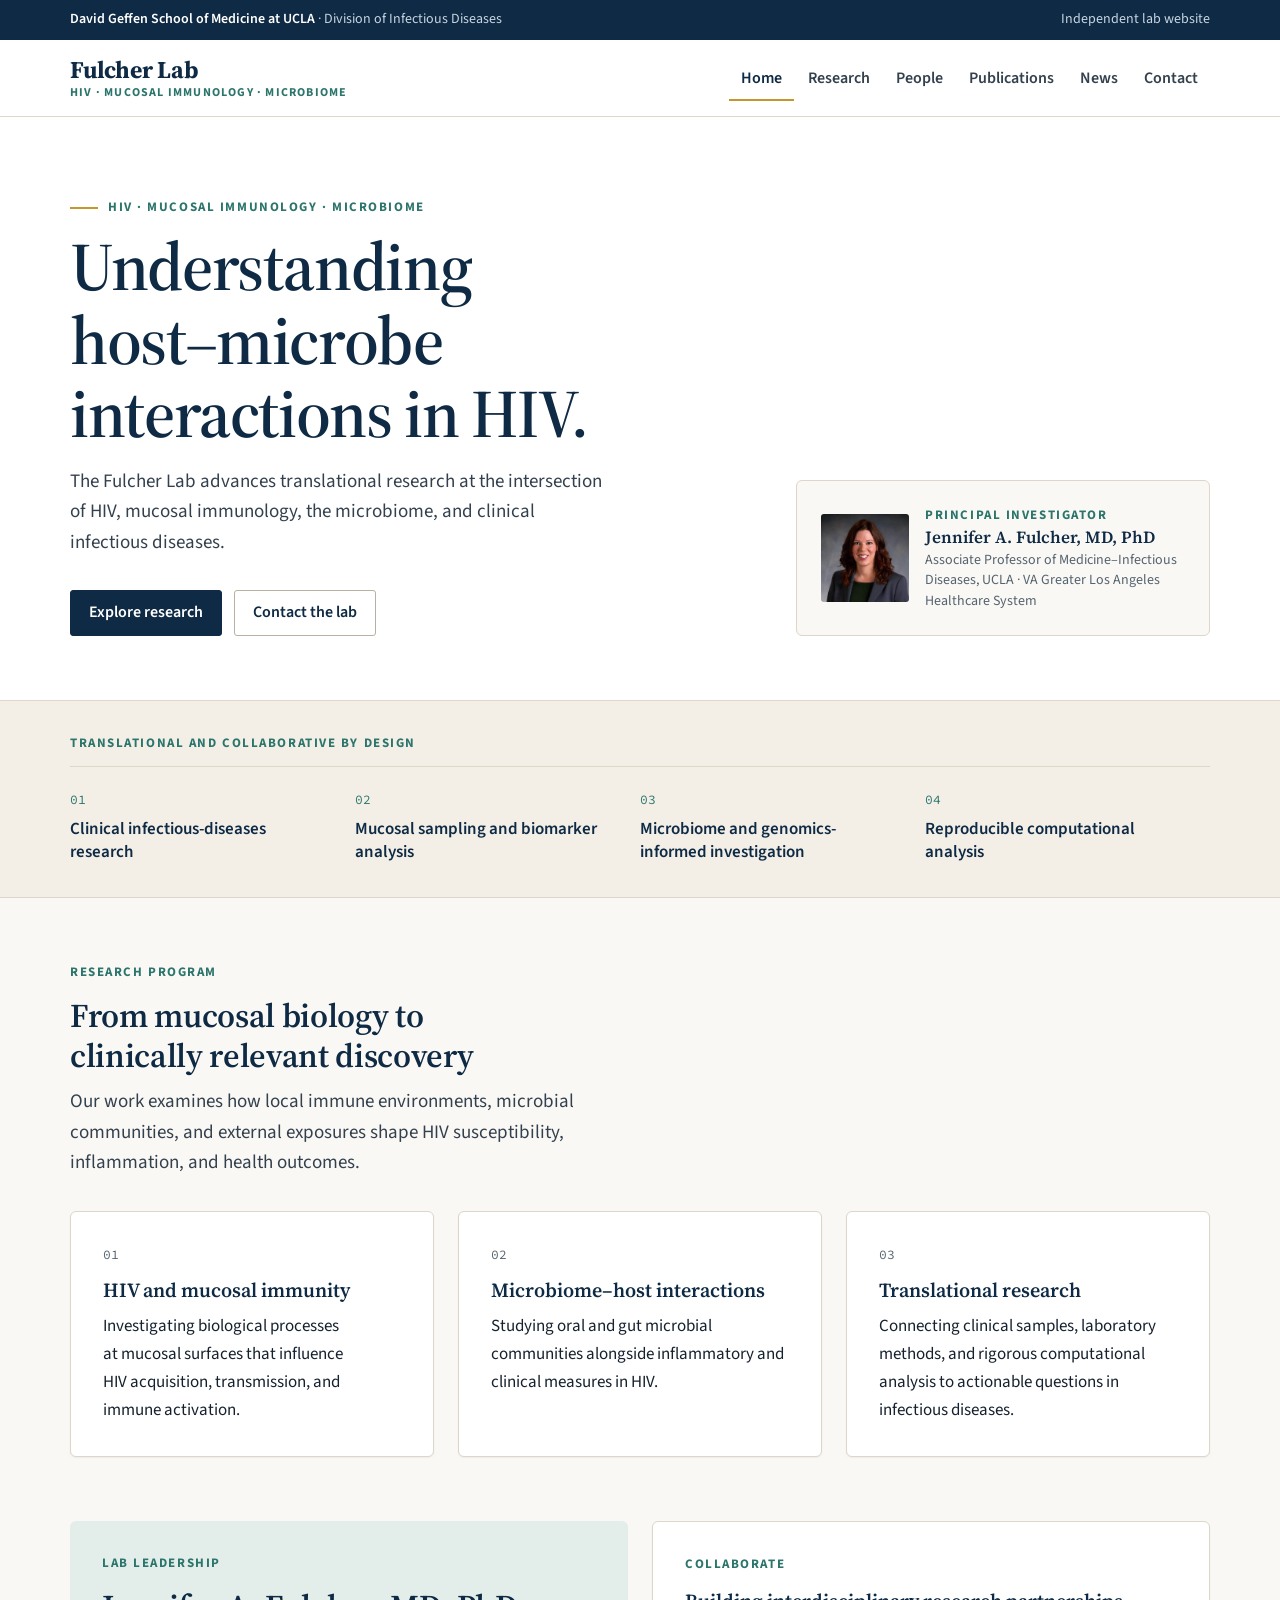
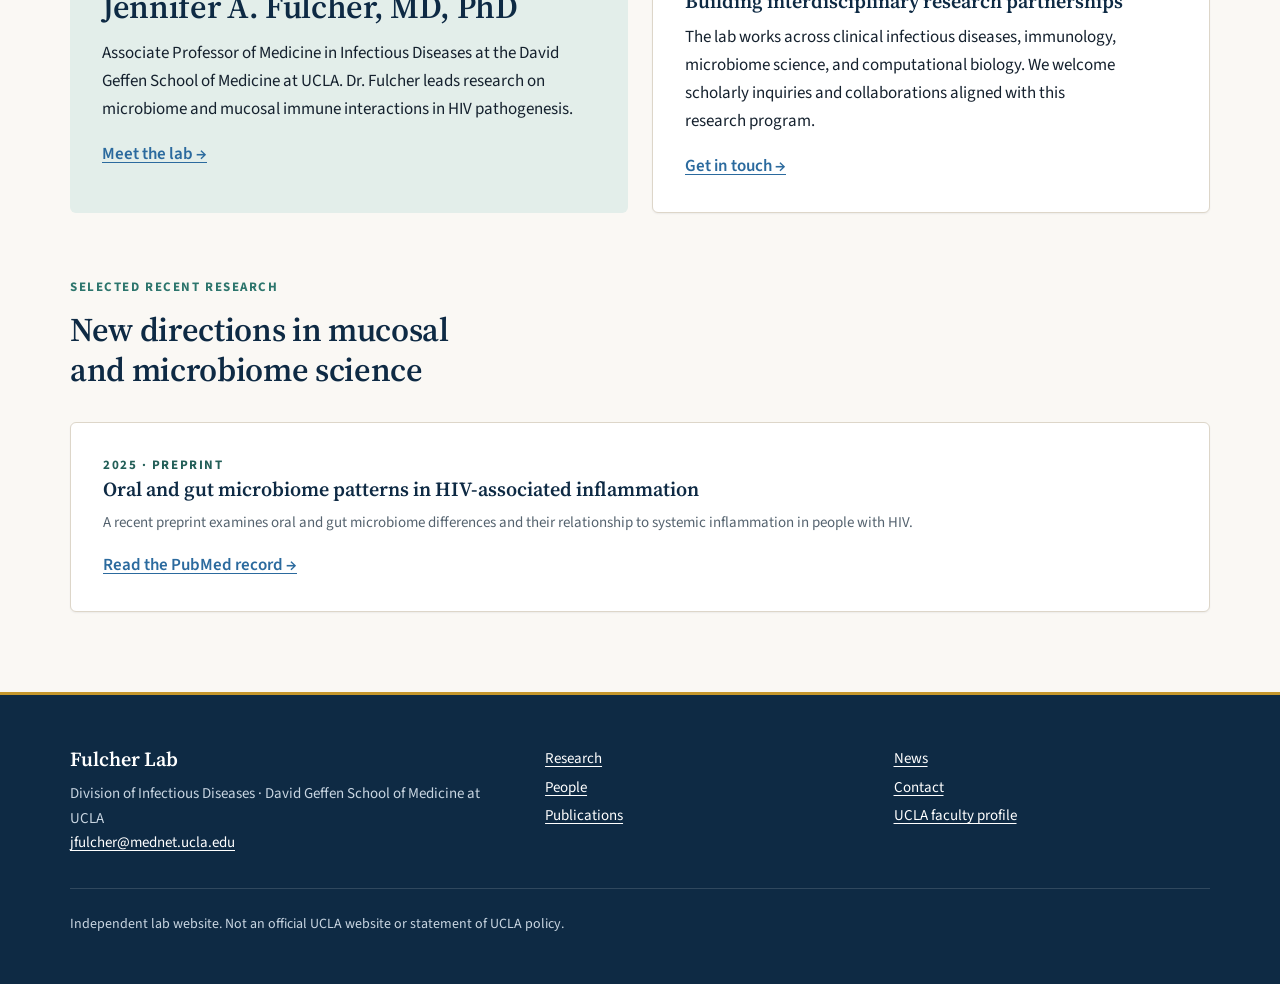
==== commit 74107786: "content: clarify Fulcher PI and Ruiz lab manager roles" ====
--- a/index.html
+++ b/index.html
@@ -13,7 +13,7 @@
 <div class="top"><div class="wrap"><span><strong>David Geffen School of Medicine at UCLA</strong> · Division of Infectious Diseases</span><span>Independent lab website</span></div></div>
 <nav class="nav" aria-label="Main navigation"><div class="wrap"><a class="brand" href="index.html">Fulcher Lab<span>HIV · Mucosal immunology · Microbiome</span></a><ul class="links"><li><a aria-current="page" href="index.html">Home</a></li><li><a href="research.html">Research</a></li><li><a href="people.html">People</a></li><li><a href="publications.html">Publications</a></li><li><a href="news.html">News</a></li><li><a href="contact.html">Contact</a></li></ul></div></nav>
 
-<header class="hero"><div class="wrap hero-grid"><div><p class="kicker">HIV · Mucosal Immunology · Microbiome</p><h1>Understanding host–microbe interactions in HIV.</h1><p class="intro">The Fulcher Lab advances translational research at the intersection of HIV, mucosal immunology, the microbiome, and clinical infectious diseases.</p><div class="buttons"><a class="button" href="research.html">Explore research</a><a class="button secondary" href="contact.html">Contact the lab</a></div></div><aside class="director" aria-label="Lab director"><figure class="portrait"><img src="assets/jennifer-fulcher.jpg" width="176" height="176" alt="Jennifer A. Fulcher, MD, PhD"></figure><div><p class="label">Lab director</p><p class="name">Jennifer A. Fulcher, MD, PhD</p><p class="meta">Associate Professor of Medicine–Infectious Diseases, UCLA · VA Greater Los Angeles Healthcare System</p></div></aside></div></header>
+<header class="hero"><div class="wrap hero-grid"><div><p class="kicker">HIV · Mucosal Immunology · Microbiome</p><h1>Understanding host–microbe interactions in HIV.</h1><p class="intro">The Fulcher Lab advances translational research at the intersection of HIV, mucosal immunology, the microbiome, and clinical infectious diseases.</p><div class="buttons"><a class="button" href="research.html">Explore research</a><a class="button secondary" href="contact.html">Contact the lab</a></div></div><aside class="director" aria-label="Lab director"><figure class="portrait"><img src="assets/jennifer-fulcher.jpg" width="176" height="176" alt="Jennifer A. Fulcher, MD, PhD"></figure><div><p class="label">Principal Investigator</p><p class="name">Jennifer A. Fulcher, MD, PhD</p><p class="meta">Associate Professor of Medicine–Infectious Diseases, UCLA · VA Greater Los Angeles Healthcare System</p></div></aside></div></header>
 <div class="band"><div class="wrap"><p class="label">Translational and collaborative by design</p><ol class="steps"><li>Clinical infectious-diseases research</li><li>Mucosal sampling and biomarker analysis</li><li>Microbiome and genomics-informed investigation</li><li>Reproducible computational analysis</li></ol></div></div>
 <main id="main" class="wrap">
 <section><div class="section-head"><p class="label">Research program</p><h2>From mucosal biology to clinically relevant discovery</h2><p class="lede">Our work examines how local immune environments, microbial communities, and external exposures shape HIV susceptibility, inflammation, and health outcomes.</p></div><div class="grid"><article class="card"><span class="theme-num">01</span><h3>HIV and mucosal immunity</h3><p>Investigating biological processes at mucosal surfaces that influence HIV acquisition, transmission, and immune activation.</p></article><article class="card"><span class="theme-num">02</span><h3>Microbiome–host interactions</h3><p>Studying oral and gut microbial communities alongside inflammatory and clinical measures in HIV.</p></article><article class="card"><span class="theme-num">03</span><h3>Translational research</h3><p>Connecting clinical samples, laboratory methods, and rigorous computational analysis to actionable questions in infectious diseases.</p></article></div></section>
